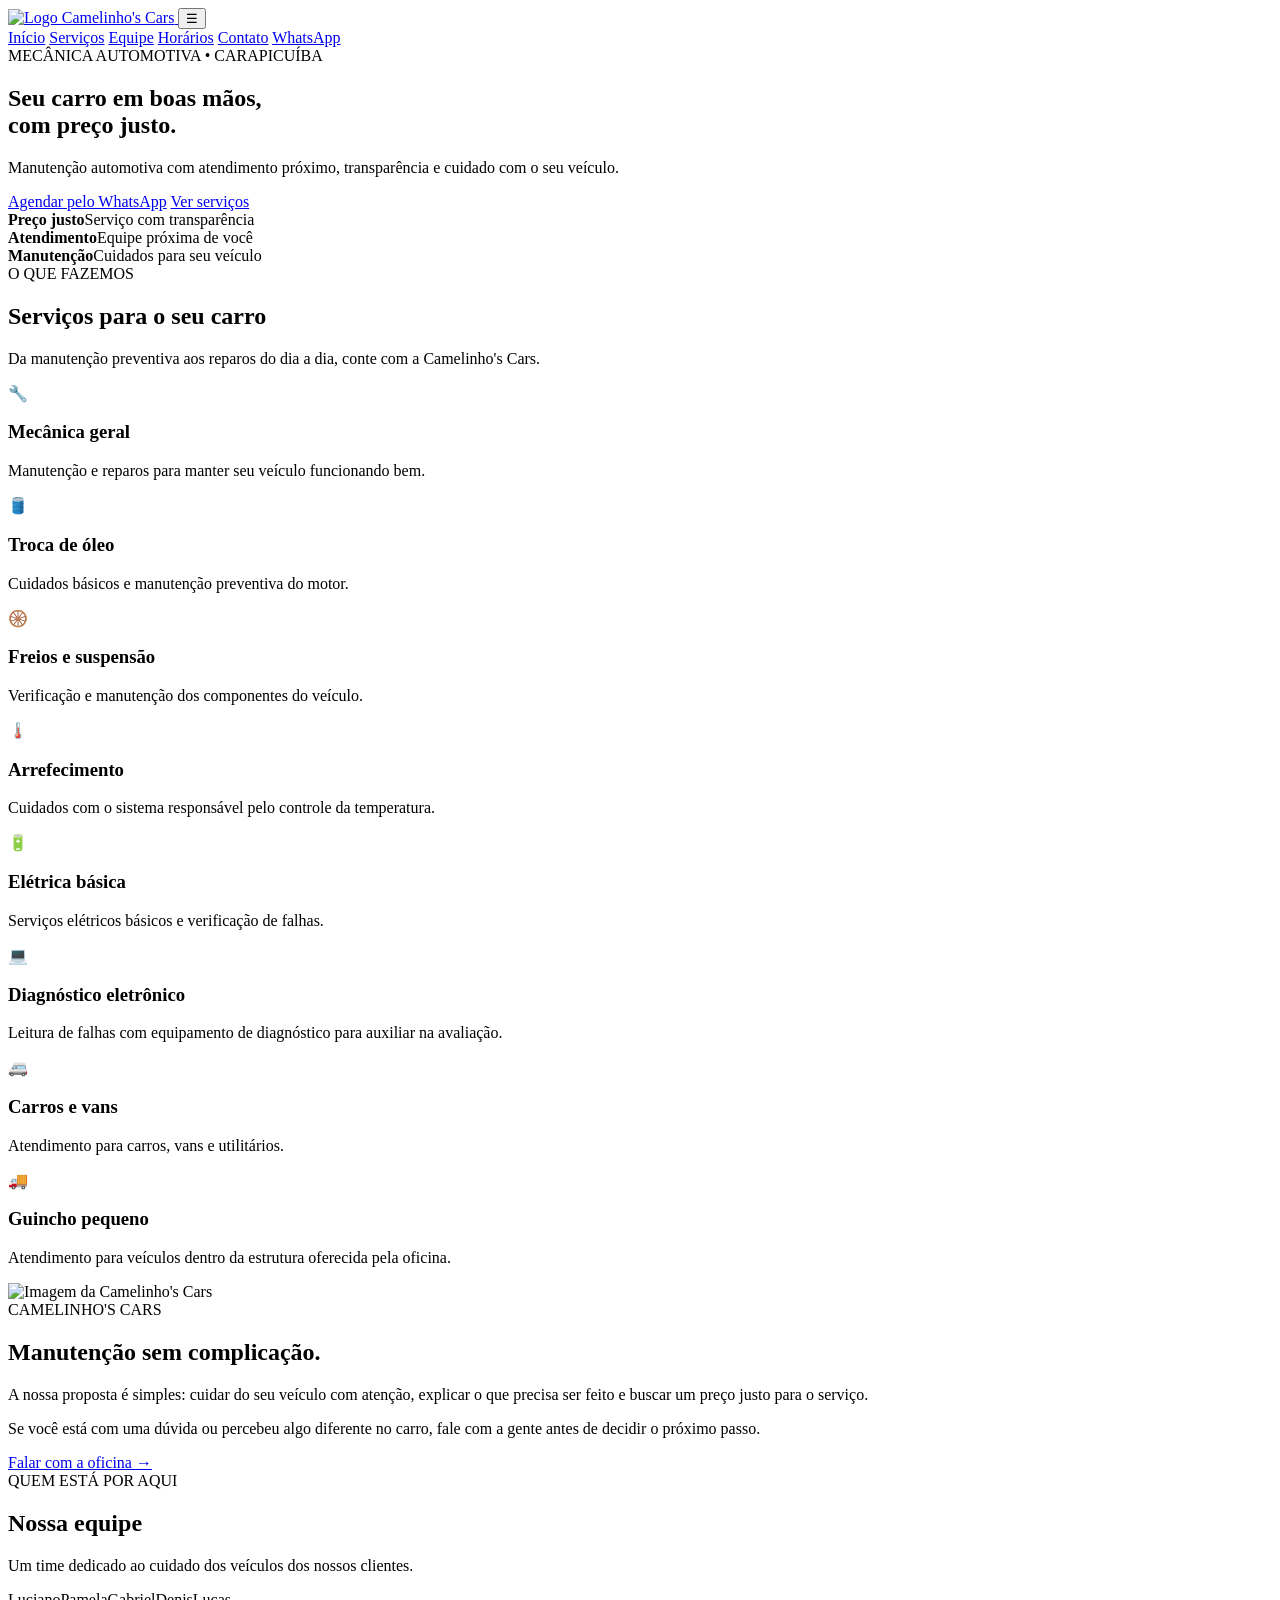
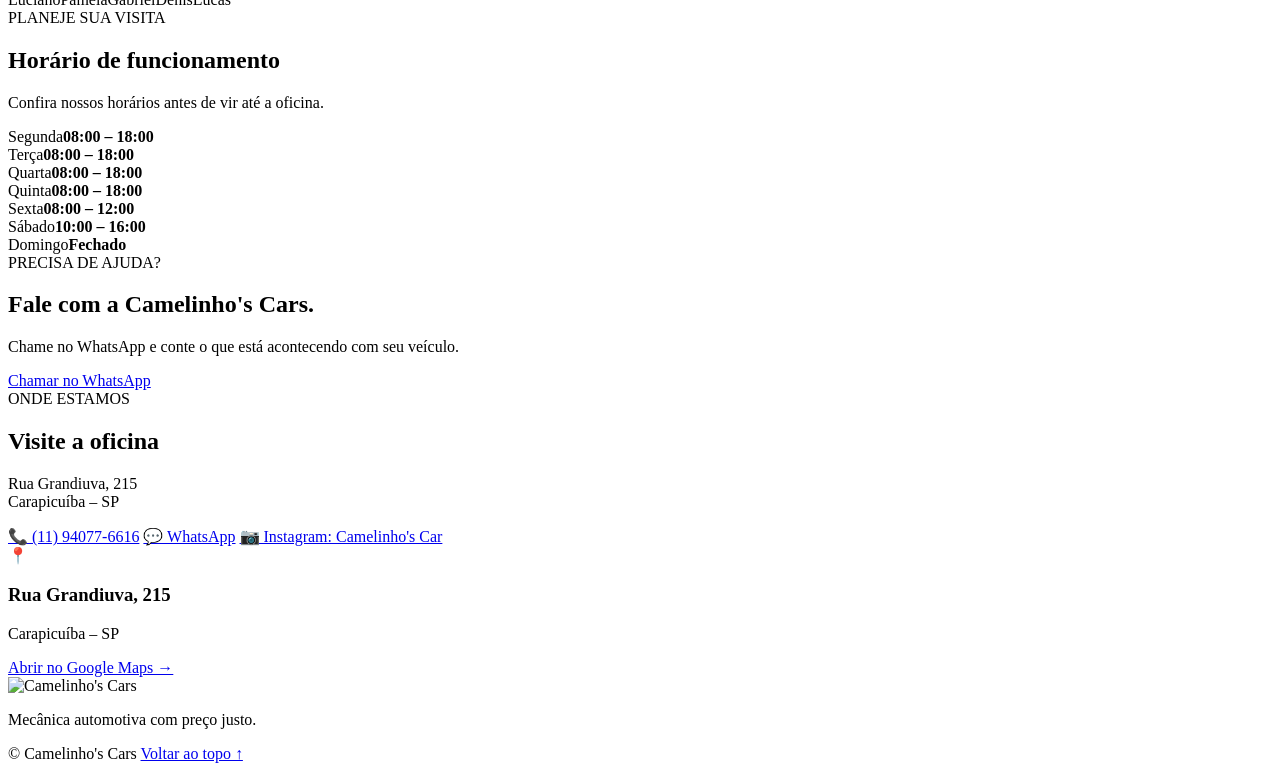
==== index.html @ 28e4b21f "Add files via upload" ====
<!DOCTYPE html>
<html lang="pt-BR">
<head>
  <meta charset="UTF-8">
  <meta name="viewport" content="width=device-width, initial-scale=1.0">
  <meta name="description" content="Camelinho's Cars — mecânica automotiva com preço justo em Carapicuíba.">
  <title>Camelinho's Cars | Mecânica Automotiva</title>
  <link rel="stylesheet" href="style.css">
</head>
<body>
  <header class="header">
    <a class="brand" href="#inicio" aria-label="Camelinho's Cars">
      <img src="imagens/logo.jpg" alt="Logo Camelinho's Cars">
    </a>

    <button class="menu-btn" id="menuBtn" aria-label="Abrir menu">☰</button>

    <nav class="nav" id="nav">
      <a href="#inicio">Início</a>
      <a href="#servicos">Serviços</a>
      <a href="#equipe">Equipe</a>
      <a href="#horarios">Horários</a>
      <a href="#contato">Contato</a>
      <a class="nav-cta" href="https://wa.me/5511940776616?text=Olá!%20Gostaria%20de%20saber%20mais%20sobre%20os%20serviços%20da%20Camelinho's%20Cars." target="_blank" rel="noopener">WhatsApp</a>
    </nav>
  </header>

  <main>
    <section class="hero" id="inicio">
      <div class="hero-bg"></div>
      <div class="hero-content">
        <span class="eyebrow">MECÂNICA AUTOMOTIVA • CARAPICUÍBA</span>
        <h1>Seu carro em boas mãos,<br><span>com preço justo.</span></h1>
        <p>Manutenção automotiva com atendimento próximo, transparência e cuidado com o seu veículo.</p>
        <div class="hero-actions">
          <a class="btn btn-primary" href="https://wa.me/5511940776616?text=Olá!%20Gostaria%20de%20agendar%20um%20serviço." target="_blank" rel="noopener">Agendar pelo WhatsApp</a>
          <a class="btn btn-outline" href="#servicos">Ver serviços</a>
        </div>
      </div>
    </section>

    <section class="trust">
      <div><strong>Preço justo</strong><span>Serviço com transparência</span></div>
      <div><strong>Atendimento</strong><span>Equipe próxima de você</span></div>
      <div><strong>Manutenção</strong><span>Cuidados para seu veículo</span></div>
    </section>

    <section class="section" id="servicos">
      <div class="section-head">
        <div>
          <span class="eyebrow">O QUE FAZEMOS</span>
          <h2>Serviços para o seu carro</h2>
        </div>
        <p>Da manutenção preventiva aos reparos do dia a dia, conte com a Camelinho's Cars.</p>
      </div>

      <div class="cards">
        <article class="card"><div class="icon">🔧</div><h3>Mecânica geral</h3><p>Manutenção e reparos para manter seu veículo funcionando bem.</p></article>
        <article class="card"><div class="icon">🛢️</div><h3>Troca de óleo</h3><p>Cuidados básicos e manutenção preventiva do motor.</p></article>
        <article class="card"><div class="icon">🛞</div><h3>Freios e suspensão</h3><p>Verificação e manutenção dos componentes do veículo.</p></article>
        <article class="card"><div class="icon">🌡️</div><h3>Arrefecimento</h3><p>Cuidados com o sistema responsável pelo controle da temperatura.</p></article>
        <article class="card"><div class="icon">🔋</div><h3>Elétrica básica</h3><p>Serviços elétricos básicos e verificação de falhas.</p></article>
        <article class="card"><div class="icon">💻</div><h3>Diagnóstico eletrônico</h3><p>Leitura de falhas com equipamento de diagnóstico para auxiliar na avaliação.</p></article>
        <article class="card"><div class="icon">🚐</div><h3>Carros e vans</h3><p>Atendimento para carros, vans e utilitários.</p></article>
        <article class="card"><div class="icon">🚚</div><h3>Guincho pequeno</h3><p>Atendimento para veículos dentro da estrutura oferecida pela oficina.</p></article>
      </div>
    </section>

    <section class="split-section">
      <div class="photo-wrap">
        <img src="imagens/oficina.jpg" alt="Imagem da Camelinho's Cars" loading="lazy">
      </div>
      <div class="split-copy">
        <span class="eyebrow">CAMELINHO'S CARS</span>
        <h2>Manutenção sem complicação.</h2>
        <p>A nossa proposta é simples: cuidar do seu veículo com atenção, explicar o que precisa ser feito e buscar um preço justo para o serviço.</p>
        <p>Se você está com uma dúvida ou percebeu algo diferente no carro, fale com a gente antes de decidir o próximo passo.</p>
        <a class="text-link" href="https://wa.me/5511940776616?text=Olá!%20Quero%20tirar%20uma%20dúvida%20sobre%20meu%20carro." target="_blank" rel="noopener">Falar com a oficina →</a>
      </div>
    </section>

    <section class="section team" id="equipe">
      <div class="section-head centered">
        <div>
          <span class="eyebrow">QUEM ESTÁ POR AQUI</span>
          <h2>Nossa equipe</h2>
        </div>
        <p>Um time dedicado ao cuidado dos veículos dos nossos clientes.</p>
      </div>
      <div class="names">
        <span>Luciano</span><span>Pamela</span><span>Gabriel</span><span>Denis</span><span>Lucas</span>
      </div>
    </section>

    <section class="hours" id="horarios">
      <div class="hours-copy">
        <span class="eyebrow">PLANEJE SUA VISITA</span>
        <h2>Horário de funcionamento</h2>
        <p>Confira nossos horários antes de vir até a oficina.</p>
      </div>
      <div class="hours-table">
        <div><span>Segunda</span><b>08:00 – 18:00</b></div>
        <div><span>Terça</span><b>08:00 – 18:00</b></div>
        <div><span>Quarta</span><b>08:00 – 18:00</b></div>
        <div><span>Quinta</span><b>08:00 – 18:00</b></div>
        <div><span>Sexta</span><b>08:00 – 12:00</b></div>
        <div><span>Sábado</span><b>10:00 – 16:00</b></div>
        <div><span>Domingo</span><b>Fechado</b></div>
      </div>
    </section>

    <section class="cta">
      <div>
        <span class="eyebrow">PRECISA DE AJUDA?</span>
        <h2>Fale com a Camelinho's Cars.</h2>
        <p>Chame no WhatsApp e conte o que está acontecendo com seu veículo.</p>
      </div>
      <a class="btn btn-primary" href="https://wa.me/5511940776616?text=Olá!%20Vim%20pelo%20site%20da%20Camelinho's%20Cars." target="_blank" rel="noopener">Chamar no WhatsApp</a>
    </section>

    <section class="contact section" id="contato">
      <div class="contact-card">
        <span class="eyebrow">ONDE ESTAMOS</span>
        <h2>Visite a oficina</h2>
        <p>Rua Grandiuva, 215<br>Carapicuíba – SP</p>
        <div class="contact-links">
          <a href="tel:+5511940776616">📞 (11) 94077-6616</a>
          <a href="https://wa.me/5511940776616" target="_blank" rel="noopener">💬 WhatsApp</a>
          <a href="https://www.instagram.com/camelinhocars/" target="_blank" rel="noopener">📷 Instagram: Camelinho's Car</a>
        </div>
      </div>
      <div class="map-placeholder">
        <div class="pin">📍</div>
        <h3>Rua Grandiuva, 215</h3>
        <p>Carapicuíba – SP</p>
        <a class="text-link" href="https://www.google.com/maps/search/?api=1&query=Rua%20Grandiuva%20215%20Carapicuíba%20SP" target="_blank" rel="noopener">Abrir no Google Maps →</a>
      </div>
    </section>
  </main>

  <footer class="footer">
    <div>
      <img src="imagens/logo.jpg" alt="Camelinho's Cars" class="footer-logo">
      <p>Mecânica automotiva com preço justo.</p>
    </div>
    <div class="footer-right">
      <span>© <span id="year"></span> Camelinho's Cars</span>
      <a href="#inicio">Voltar ao topo ↑</a>
    </div>
  </footer>

  <script src="script.js"></script>
</body>
</html>
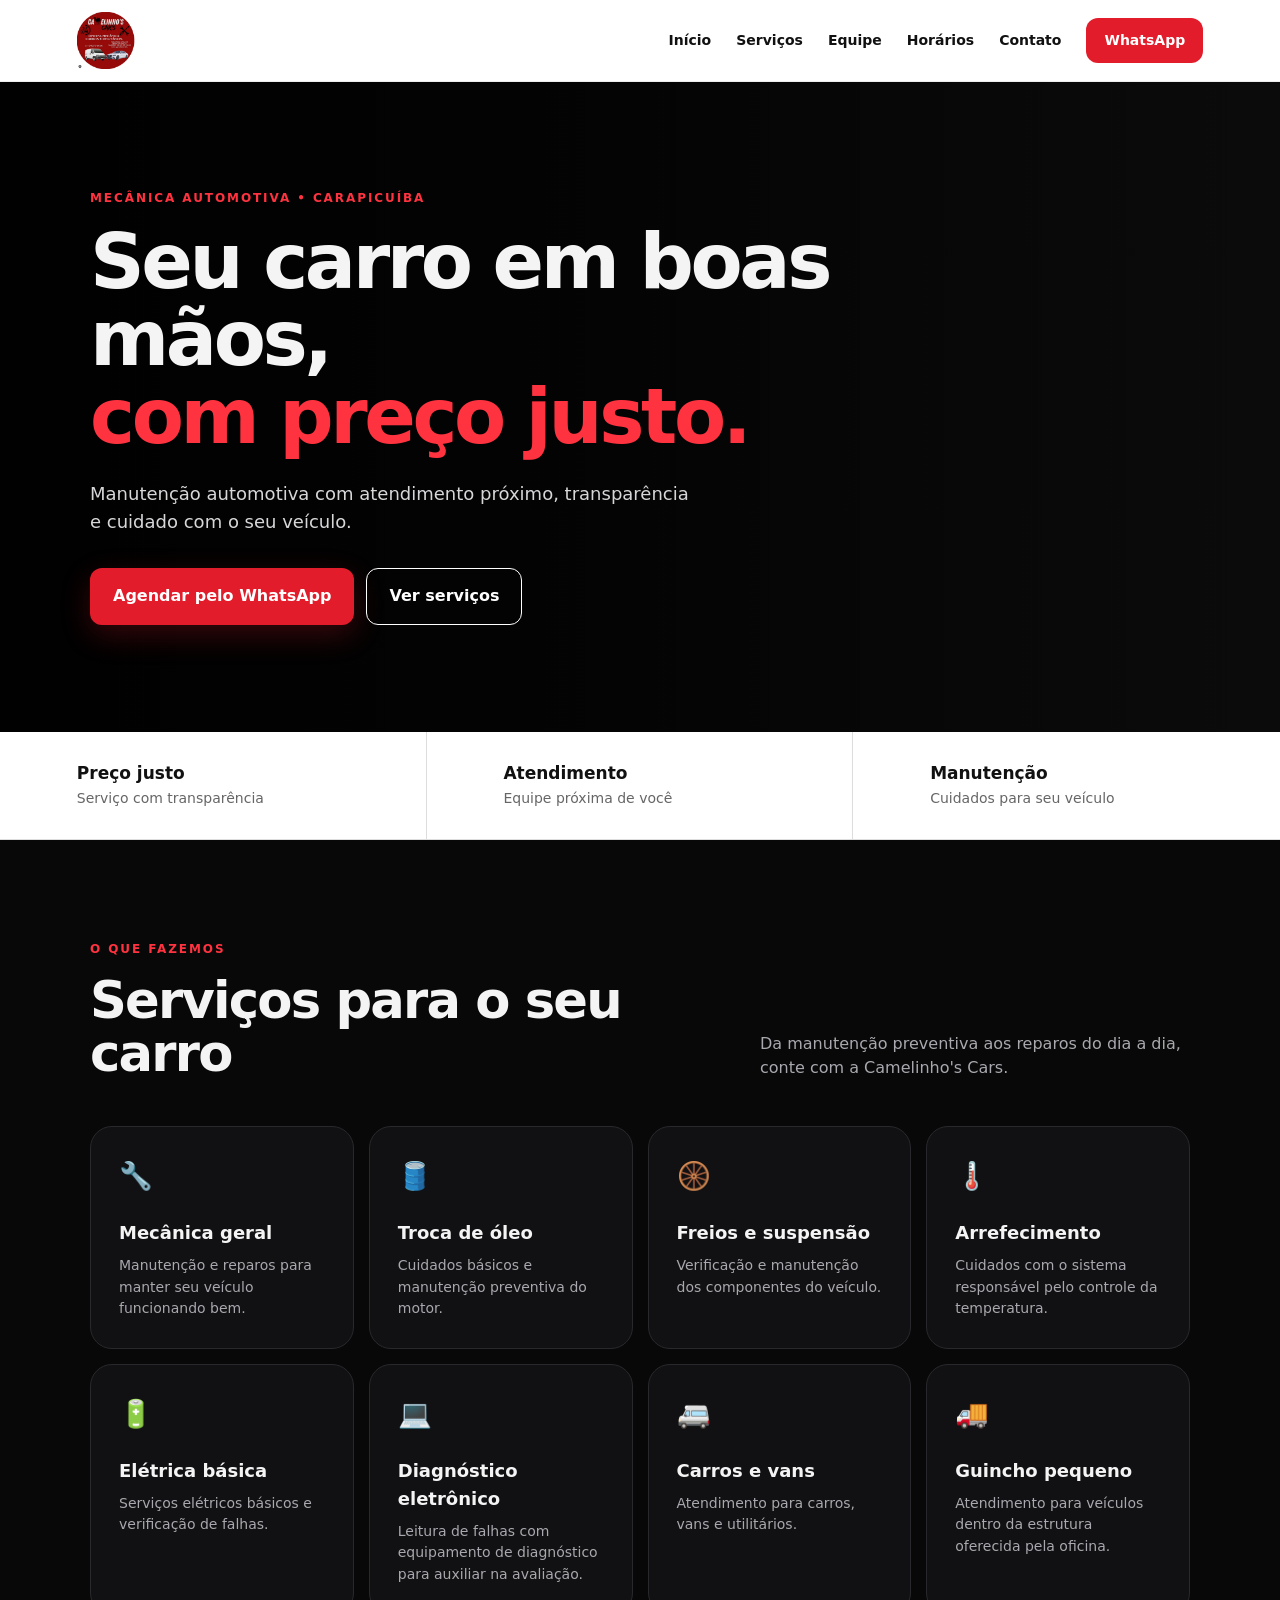
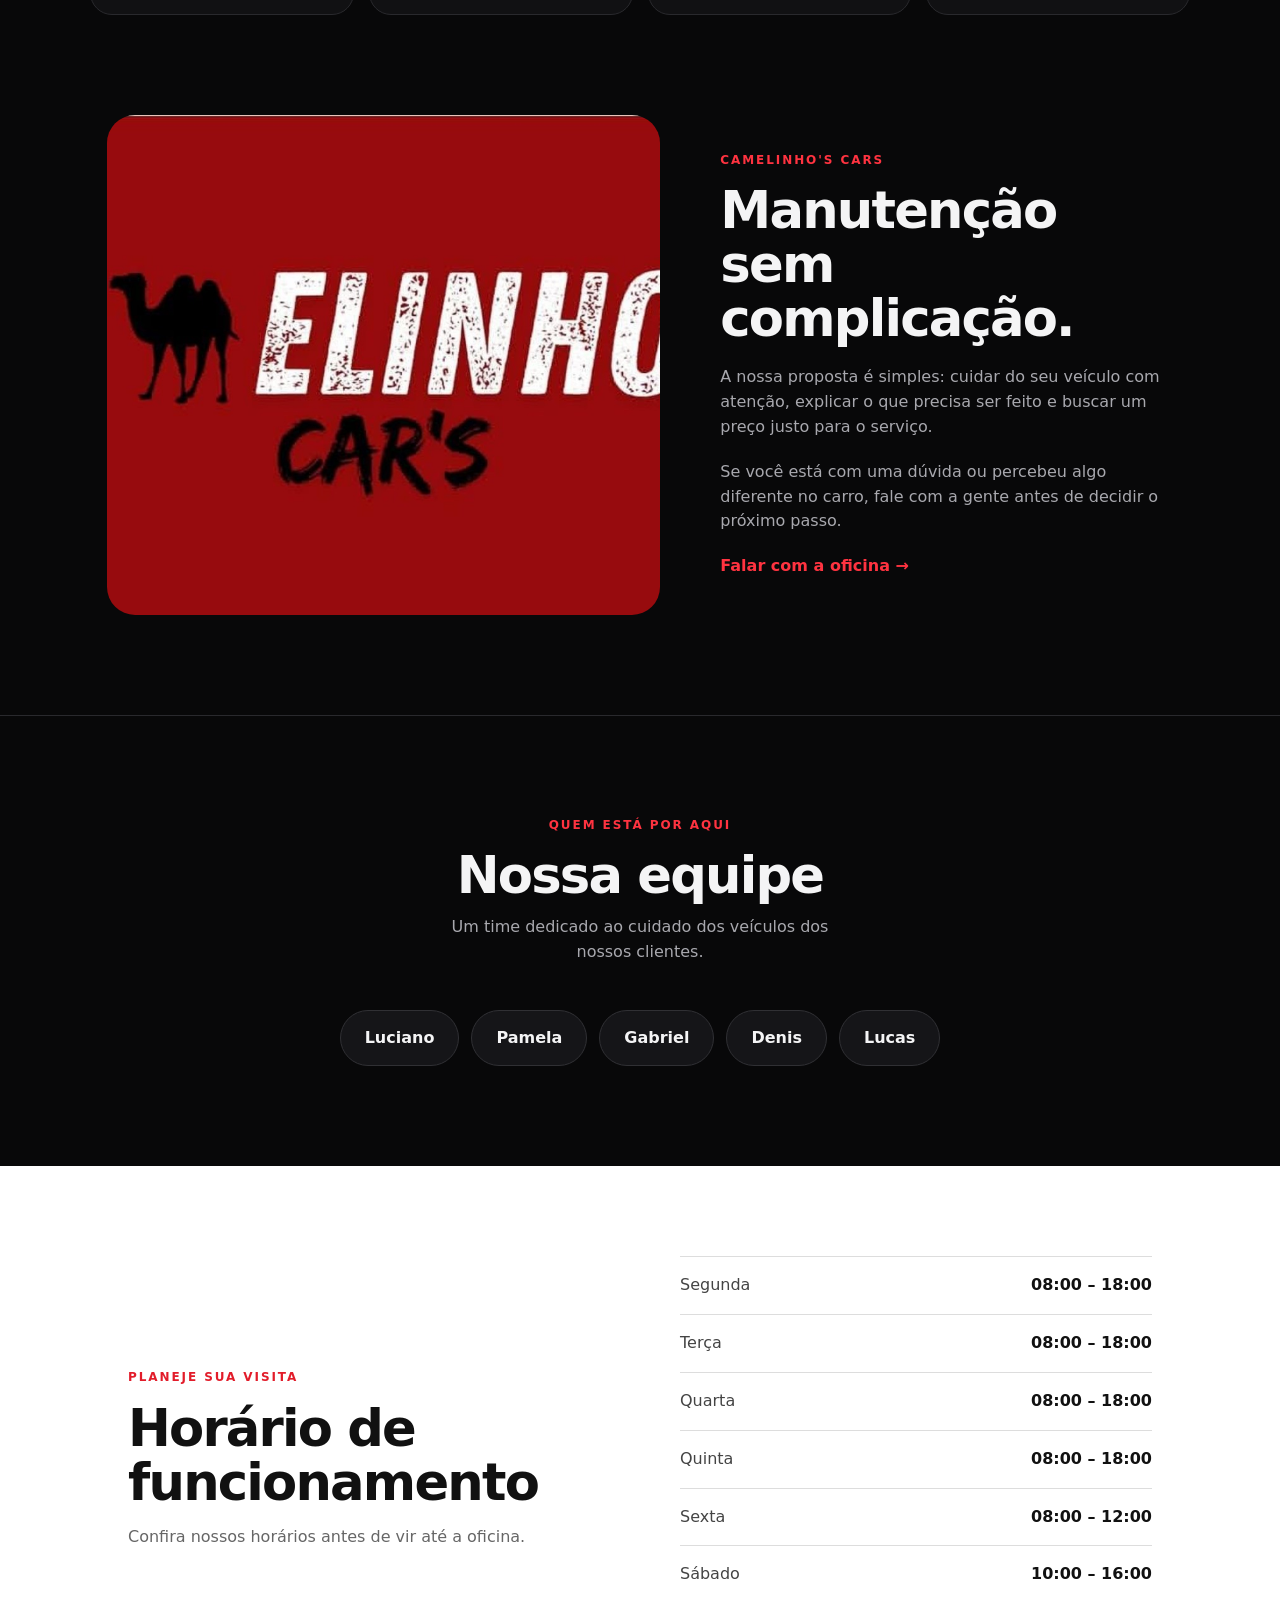
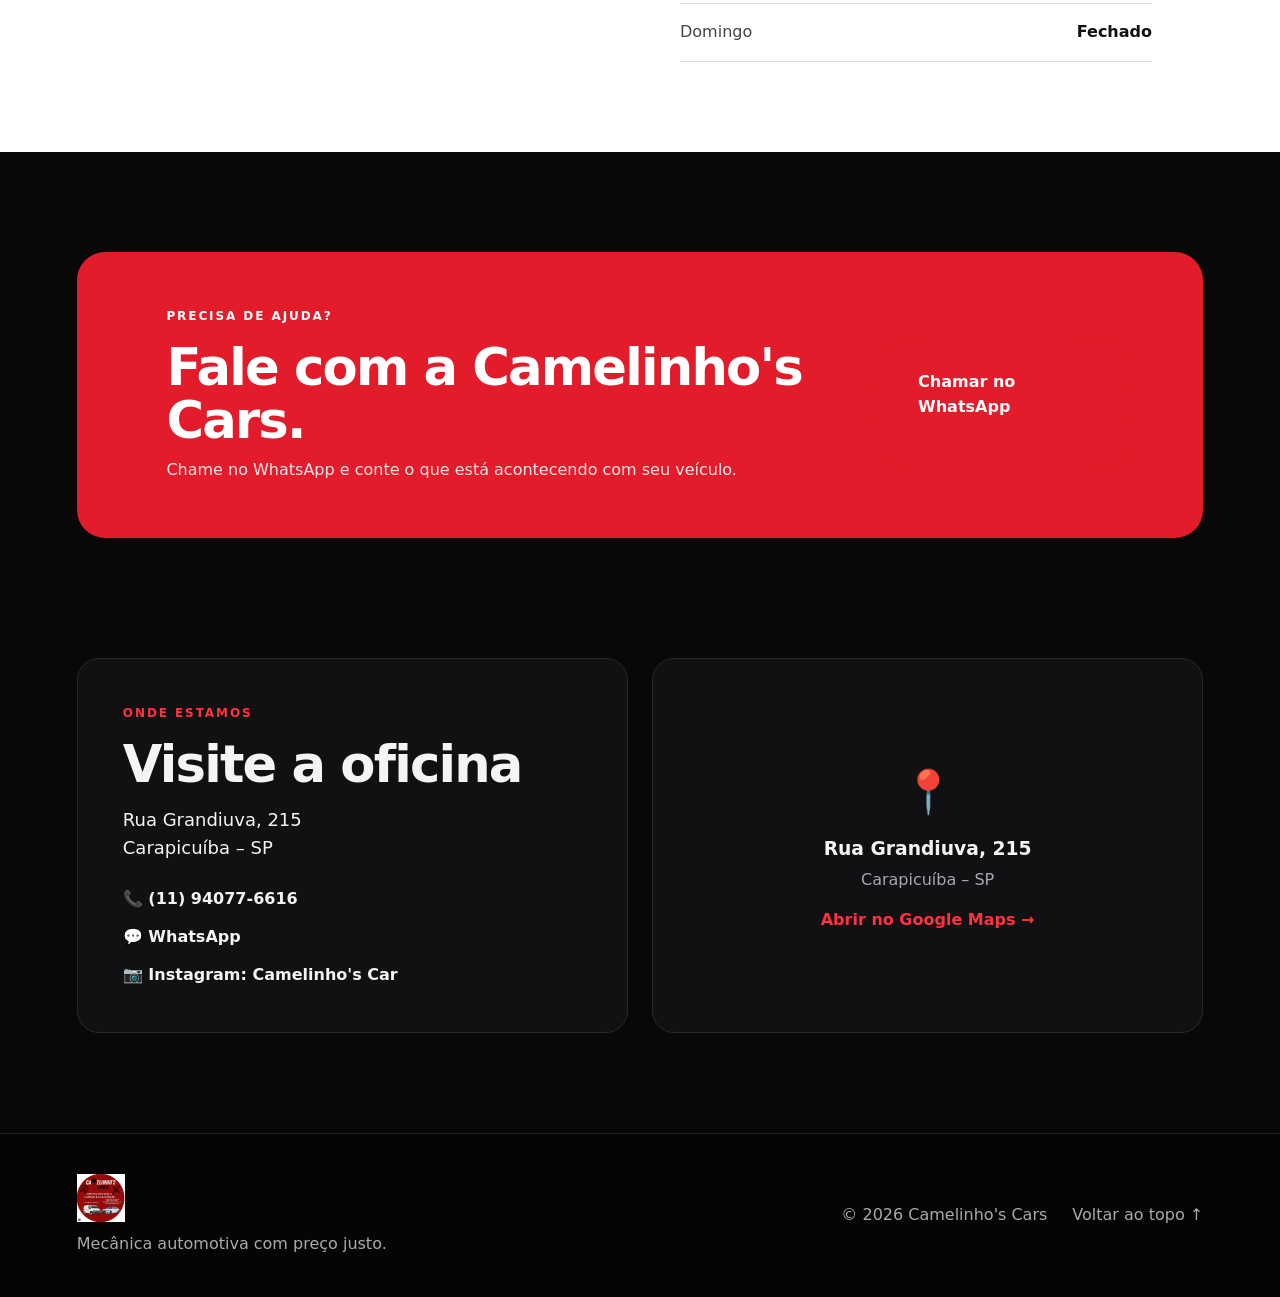
==== commit 7c4df3ec: "Add files via upload" ====
--- a/index.html
+++ b/index.html
@@ -10,7 +10,7 @@
 <body>
   <header class="header">
     <a class="brand" href="#inicio" aria-label="Camelinho's Cars">
-      <img src="imagens/logo.jpg" alt="Logo Camelinho's Cars">
+      <img src="[data-uri]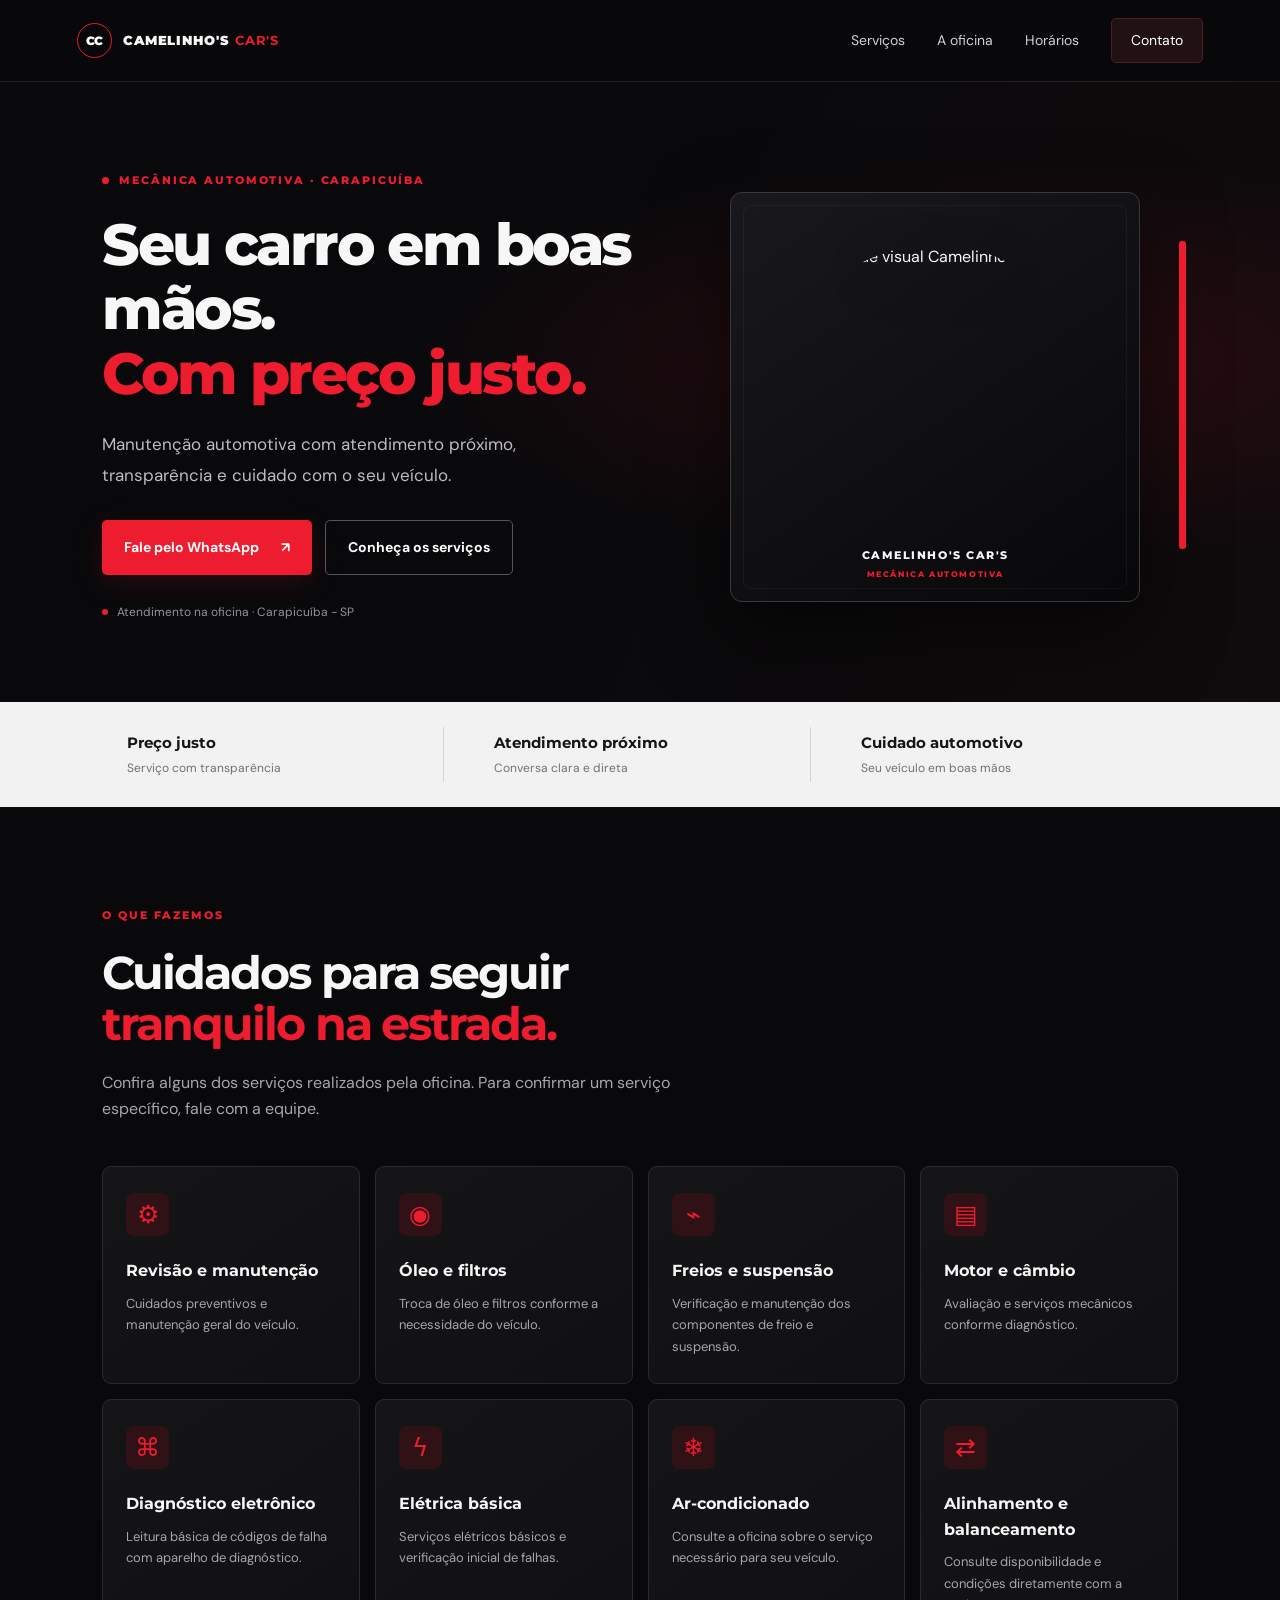
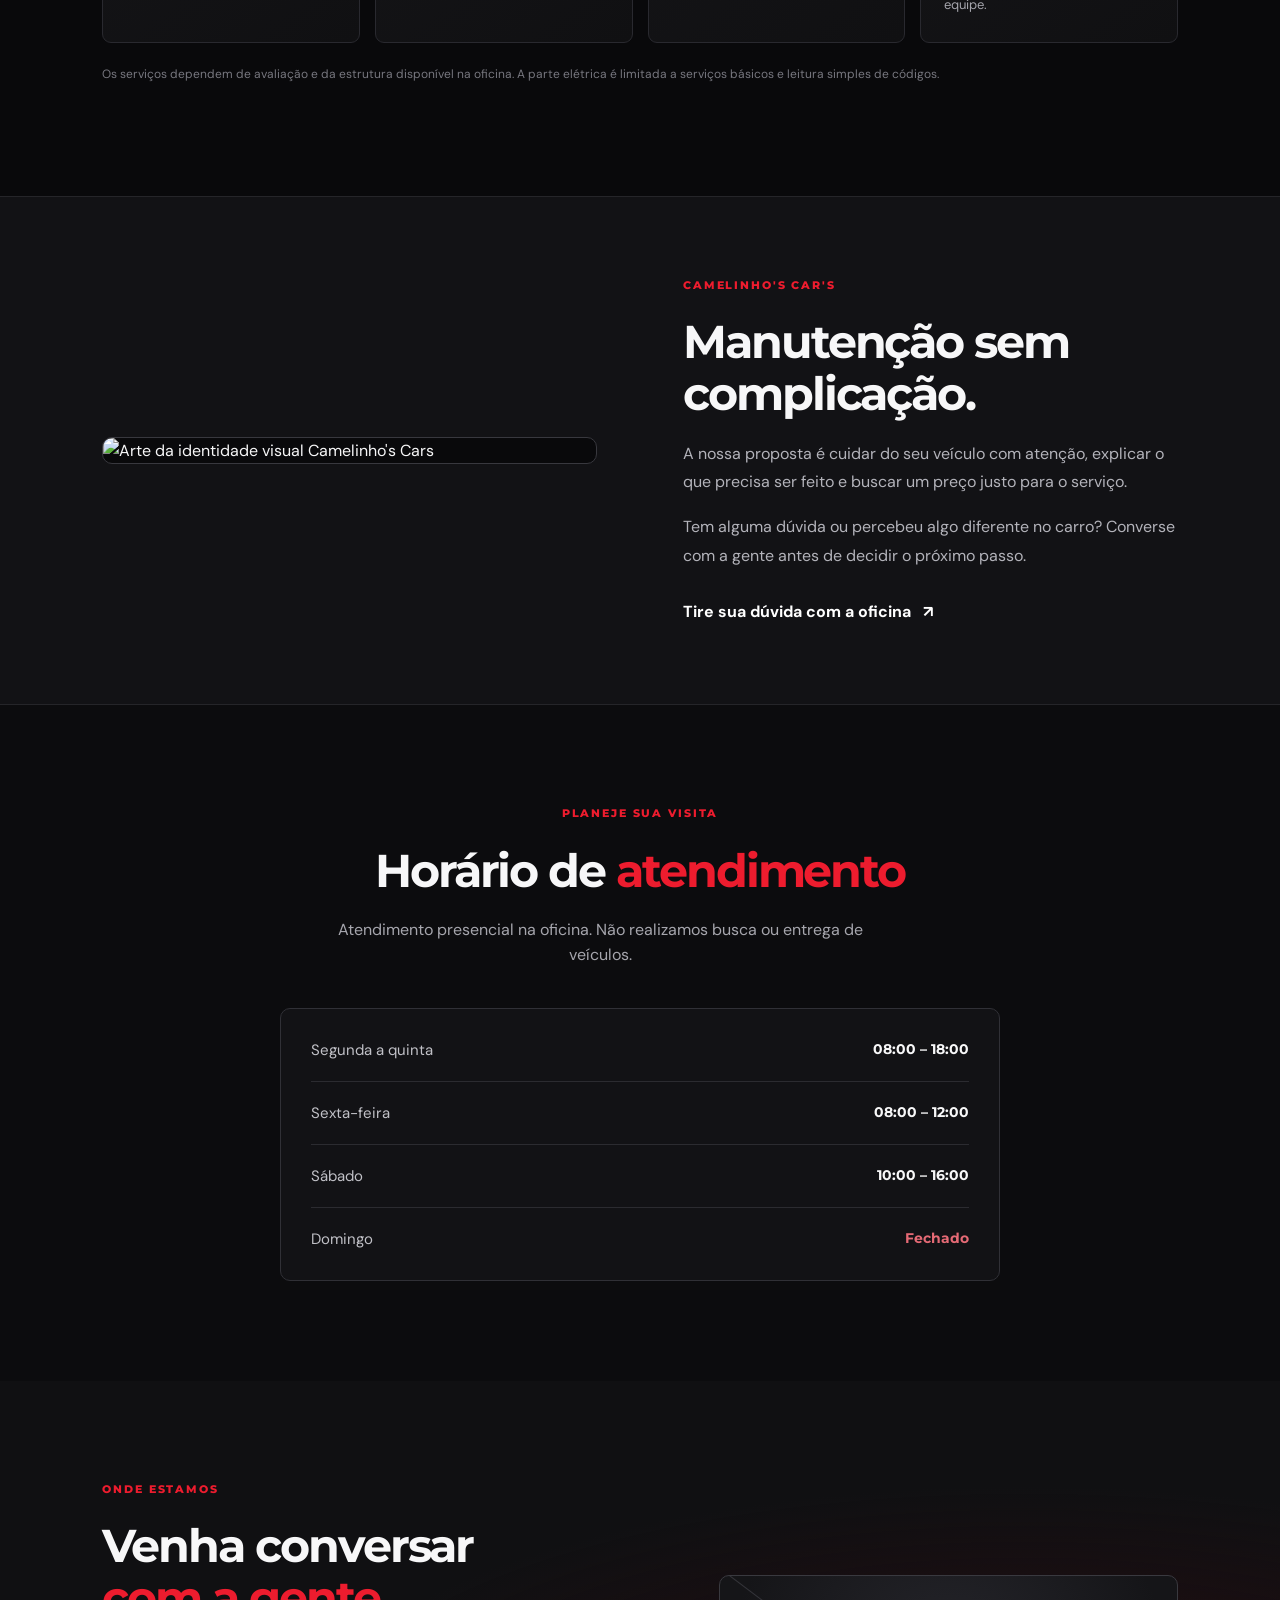
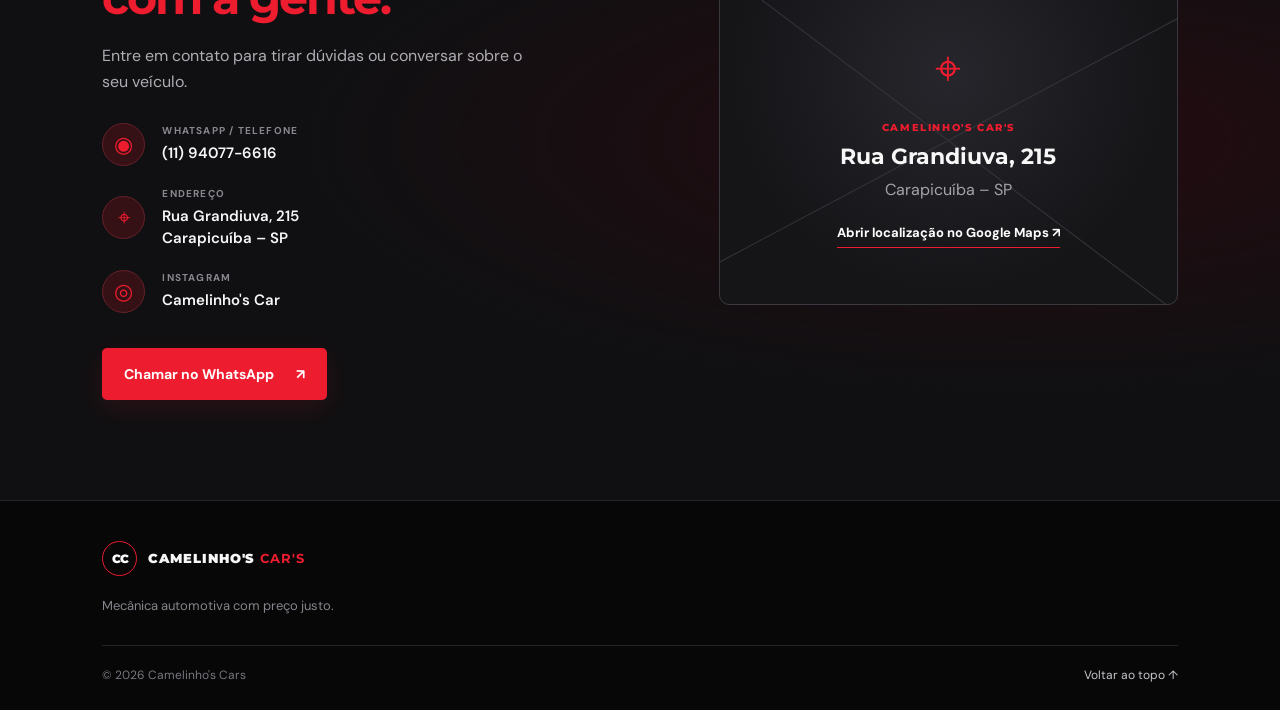
==== commit aad50ee8: "Add files via upload" ====
--- a/index.html
+++ b/index.html
@@ -1,154 +1,117 @@
-<!DOCTYPE html>
+<!doctype html>
 <html lang="pt-BR">
 <head>
-  <meta charset="UTF-8">
-  <meta name="viewport" content="width=device-width, initial-scale=1.0">
-  <meta name="description" content="Camelinho's Cars — mecânica automotiva com preço justo em Carapicuíba.">
+  <meta charset="utf-8">
+  <meta name="viewport" content="width=device-width, initial-scale=1">
+  <meta name="theme-color" content="#0a0a0c">
+  <meta name="description" content="Camelinho's Cars — mecânica automotiva em Carapicuíba. Atendimento transparente e preço justo.">
   <title>Camelinho's Cars | Mecânica Automotiva</title>
   <link rel="stylesheet" href="style.css">
 </head>
 <body>
-  <header class="header">
-    <a class="brand" href="#inicio" aria-label="Camelinho's Cars">
-      <img src="[data-uri]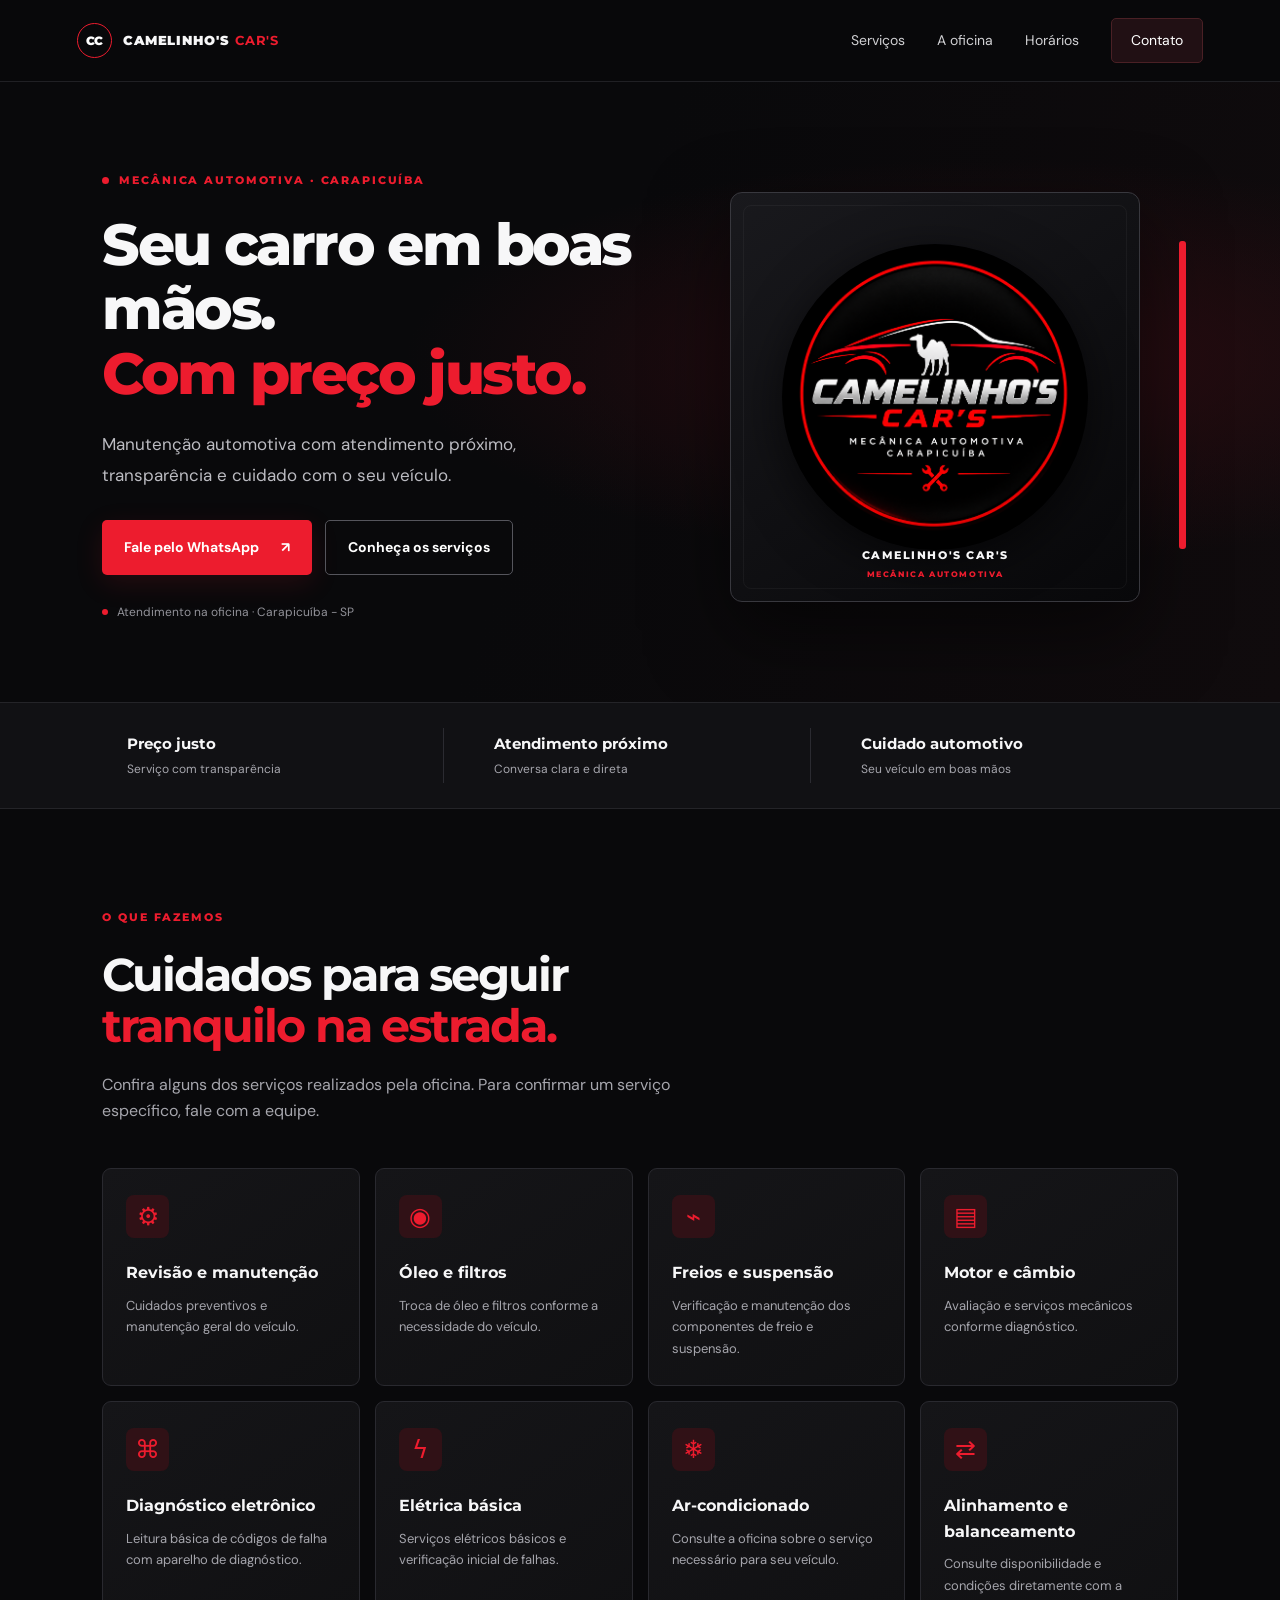
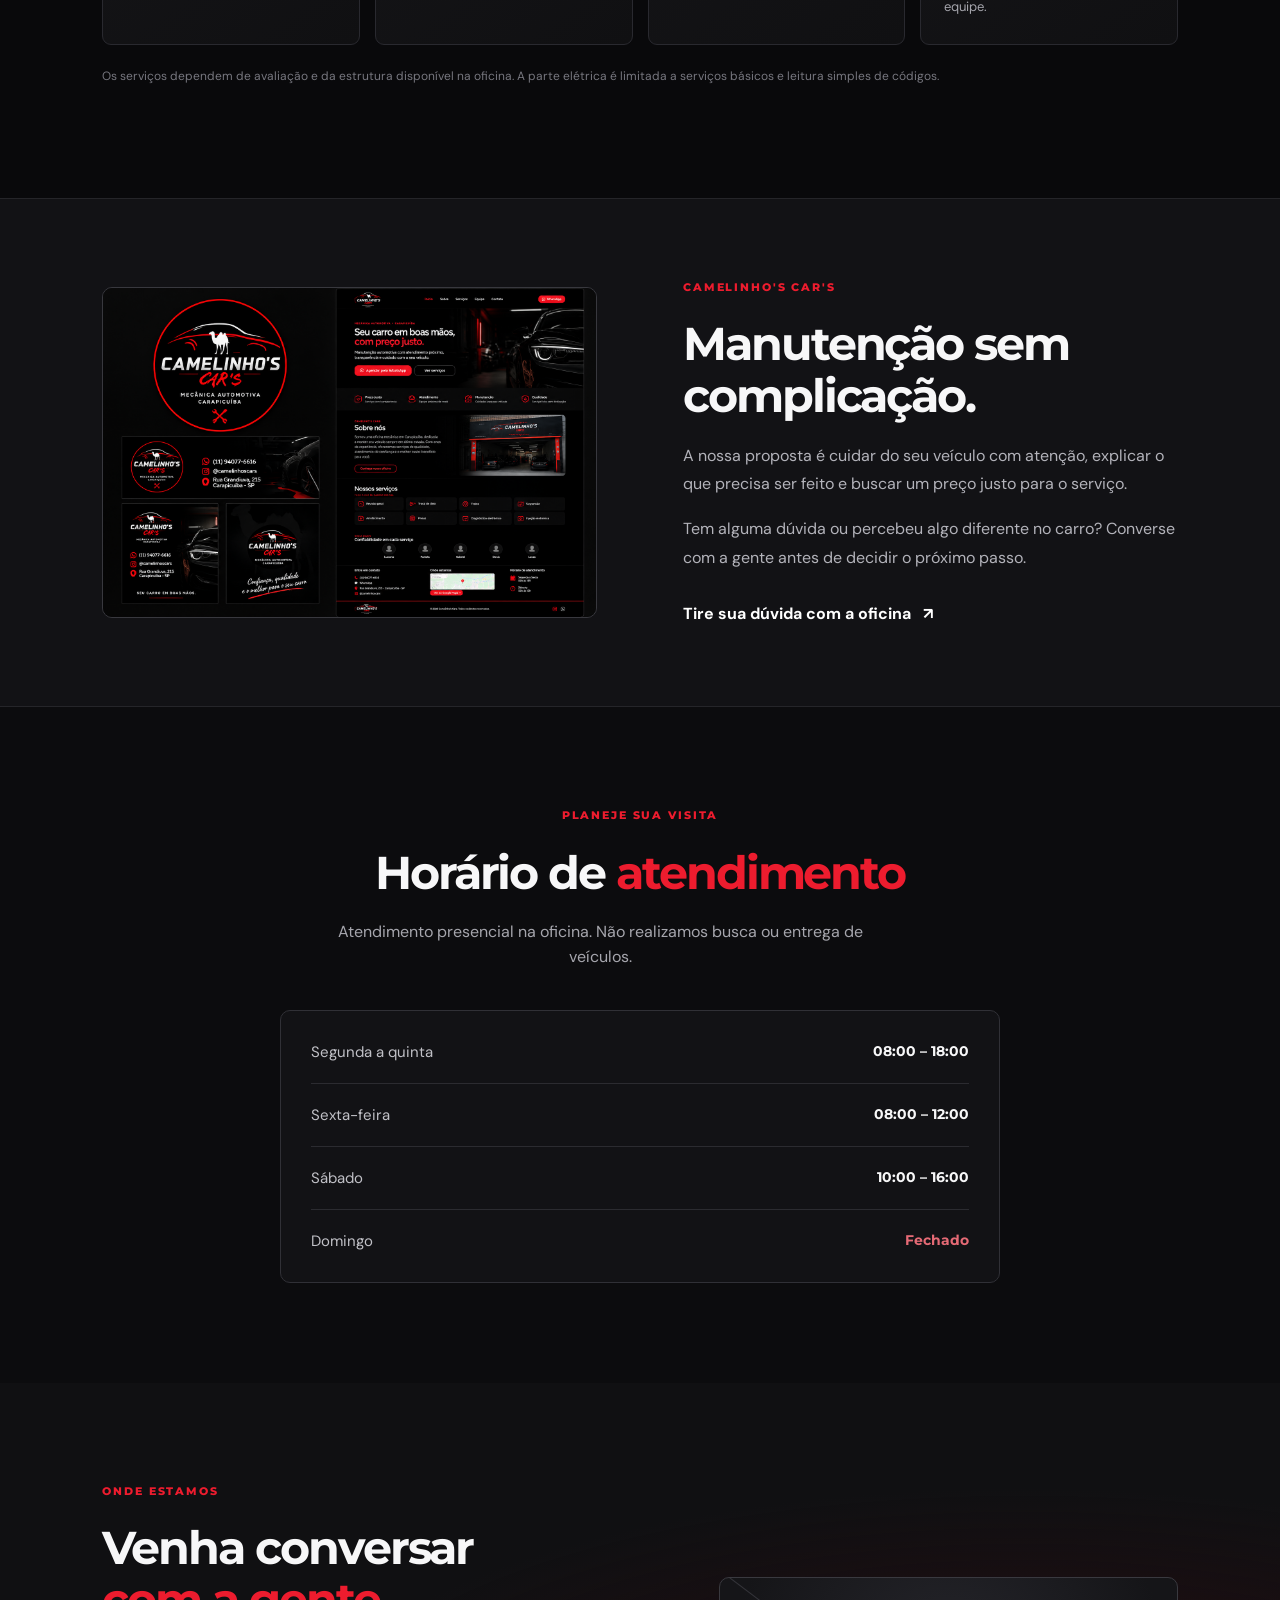
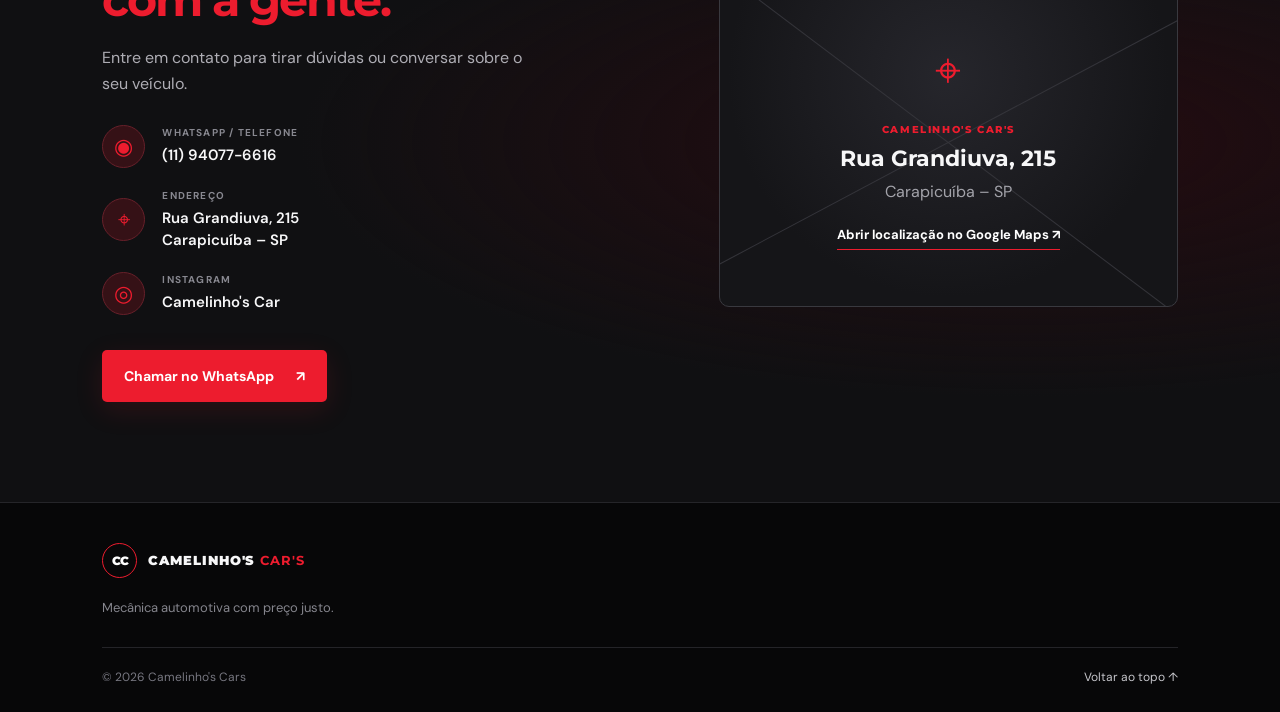
==== commit 9547425e: "Add files via upload" ====
--- a/index.html
+++ b/index.html
@@ -33,7 +33,7 @@
   </div>
   <div class="hero-visual">
     <div class="hero-image-frame">
-      <img src="imagens/logo-perfil.png" alt="Identidade visual Camelinho's Cars" class="hero-emblem">
+      <img src="logo-perfil.png" alt="Identidade visual Camelinho's Cars" class="hero-emblem">
       <div class="image-caption"><span>CAMELINHO'S CAR'S</span><small>MECÂNICA AUTOMOTIVA</small></div>
     </div>
     <div class="red-bar"></div>
@@ -67,7 +67,7 @@
 
 <section class="about-section" id="sobre">
   <div class="about-art">
-    <img src="imagens/identidade-visual.png" alt="Arte da identidade visual Camelinho's Cars">
+    <img src="identidade-visual.png" alt="Arte da identidade visual Camelinho's Cars">
   </div>
   <div class="about-copy">
     <p class="eyebrow">CAMELINHO'S CAR'S</p>
--- a/style.css
+++ b/style.css
@@ -1,5 +1,5 @@
 @import url('https://fonts.googleapis.com/css2?family=DM+Sans:wght@400;500;600;700&family=Montserrat:wght@500;600;700;800;900&display=swap');
 :root{--bg:#09090b;--panel:#111114;--panel2:#17171b;--red:#ed1c2e;--red-dark:#a90e1b;--white:#f7f7f8;--muted:#a6a6ad;--line:#2b2b31}
-*{box-sizing:border-box}html{scroll-behavior:smooth;scroll-padding-top:90px}body{margin:0;background:var(--bg);color:var(--white);font-family:'DM Sans',Arial,sans-serif;line-height:1.6}a{color:inherit;text-decoration:none}.topbar{height:82px;padding:0 6%;display:flex;align-items:center;justify-content:space-between;background:rgba(9,9,11,.94);border-bottom:1px solid #202024;position:sticky;top:0;z-index:20;backdrop-filter:blur(12px)}.wordmark{display:flex;align-items:center;gap:11px;font-family:Montserrat,sans-serif;font-size:13px;font-weight:900;letter-spacing:.07em}.wordmark b{color:var(--red)}.mark{width:35px;height:35px;border:1.5px solid var(--red);border-radius:50%;display:grid;place-items:center;font-size:12px;color:white;letter-spacing:-.06em}.nav{display:flex;align-items:center;gap:32px;font-size:14px;color:#d0d0d3}.nav a:hover,.text-link:hover{color:var(--red)}.nav-cta{padding:10px 19px;border:1px solid #4a2025;border-radius:5px;color:#fff!important;background:#211014}.menu-toggle{display:none;background:none;border:0;color:white;font-size:25px}.hero{min-height:620px;padding:90px 8% 80px;display:grid;grid-template-columns:1.05fr .95fr;gap:55px;align-items:center;overflow:hidden;background:radial-gradient(ellipse at 78% 45%,#2b0c11 0,transparent 42%),linear-gradient(110deg,#09090b 45%,#100b0d)}.eyebrow{font-family:Montserrat,sans-serif;font-weight:800;font-size:11px;letter-spacing:.17em;color:var(--red);margin:0 0 22px;display:flex;align-items:center;gap:10px}.eyebrow span,.status-dot{display:inline-block;width:7px;height:7px;background:var(--red);border-radius:50%}h1,h2,h3,p{margin-top:0}h1,h2{font-family:Montserrat,sans-serif;letter-spacing:-.045em;line-height:1.12}h1{font-size:clamp(38px,4.5vw,66px);margin-bottom:24px;font-weight:800}h1 em,h2 em{font-style:normal;color:var(--red)}.hero-copy{font-size:17px;line-height:1.8;color:#bcbcc2;max-width:510px;margin-bottom:30px}.hero-actions{display:flex;flex-wrap:wrap;gap:13px}.btn{display:inline-flex;align-items:center;justify-content:center;gap:22px;padding:15px 22px;border-radius:5px;font-weight:700;font-size:14px;transition:.2s}.btn-red{background:var(--red);color:#fff;box-shadow:0 8px 28px #ed1c2e20}.btn-red:hover{background:#ff3041;transform:translateY(-2px)}.btn-outline{border:1px solid #55555c;color:#fff}.btn-outline:hover{border-color:var(--red)}.hero-note{margin-top:28px;font-size:12px;color:#929299;display:flex;align-items:center;gap:9px}.status-dot{width:6px;height:6px}.hero-visual{position:relative;min-height:390px;display:grid;place-items:center}.hero-image-frame{width:min(100%,410px);aspect-ratio:1/1;position:relative;display:grid;place-items:center;background:linear-gradient(145deg,#19191d,#08080a);border:1px solid #38383e;border-radius:12px;overflow:hidden;box-shadow:0 30px 80px #0008}.hero-image-frame:before{content:'';position:absolute;inset:12px;border:1px solid #ffffff0b;border-radius:8px}.hero-emblem{width:75%;height:75%;object-fit:contain;border-radius:50%;filter:drop-shadow(0 12px 24px #0009)}.image-caption{position:absolute;bottom:20px;text-align:center;display:flex;flex-direction:column;font-family:Montserrat,sans-serif;letter-spacing:.14em;font-size:11px;font-weight:800}.image-caption small{font-size:8px;color:var(--red);letter-spacing:.2em;margin-top:4px}.red-bar{position:absolute;width:7px;height:75%;background:var(--red);right:-8px;top:12%;border-radius:3px}.trust-strip{display:grid;grid-template-columns:repeat(3,1fr);background:#f2f2f3;color:#161619;padding:25px 8%;gap:25px}.trust-strip div{padding:4px 25px;border-right:1px solid #d5d5d8}.trust-strip div:last-child{border:0}.trust-strip strong,.trust-strip span{display:block}.trust-strip strong{font-family:Montserrat,sans-serif;font-size:15px}.trust-strip span{font-size:12px;color:#717178;margin-top:4px}.section{padding:100px 8%}.section-heading{max-width:650px;margin-bottom:45px}.section-heading h2,.about-copy h2,.contact-copy h2{font-size:clamp(32px,3.6vw,48px);margin-bottom:20px}.section-heading>p:last-child{color:var(--muted);max-width:570px}.service-grid{display:grid;grid-template-columns:repeat(4,1fr);gap:15px}.service-card{background:linear-gradient(145deg,#151518,#101012);border:1px solid #29292f;border-radius:9px;padding:26px 23px;min-height:200px;transition:.25s}.service-card:hover{transform:translateY(-4px);border-color:#75202a}.service-icon{display:grid;place-items:center;width:43px;height:43px;border-radius:8px;background:#301116;color:var(--red);font-size:25px;margin-bottom:22px}.service-card h3{font-family:Montserrat,sans-serif;font-size:16px;margin-bottom:9px}.service-card p{color:#a5a5ac;font-size:13px;line-height:1.65;margin-bottom:0}.fineprint{font-size:12px;color:#77777f;margin-top:22px}.about-section{display:grid;grid-template-columns:1fr 1fr;gap:8%;align-items:center;padding:80px 8%;background:#121215;border-top:1px solid #252529;border-bottom:1px solid #252529}.about-art{border-radius:10px;overflow:hidden;border:1px solid #38383e;background:#09090b;max-height:440px}.about-art img{display:block;width:100%;height:100%;max-height:440px;object-fit:cover;object-position:center}.about-copy p:not(.eyebrow){color:#b3b3ba;line-height:1.8}.text-link{display:inline-flex;gap:12px;color:#fff;font-weight:700;margin-top:12px}.centered{text-align:center;margin:0 auto 40px;display:block}.centered .eyebrow{justify-content:center}.hours-section{background:#0c0c0e}.hours-card{max-width:720px;margin:auto;border:1px solid #303036;border-radius:10px;background:#121215;padding:10px 30px}.hours-row{display:flex;justify-content:space-between;gap:20px;padding:19px 0;border-bottom:1px solid #2b2b30;font-size:15px}.hours-row:last-child{border:0}.hours-row span{color:#c1c1c7}.hours-row strong{font-family:Montserrat,sans-serif;font-size:14px}.hours-row.closed strong{color:#e56a75}.contact-section{padding:100px 8%;display:grid;grid-template-columns:1fr .9fr;gap:10%;align-items:center;background:radial-gradient(ellipse at 80% 50%,#240b10,transparent 50%),#101012}.contact-intro{color:#aeadb4;max-width:440px;margin-bottom:28px}.contact-line{display:flex;align-items:center;gap:17px;margin:20px 0}.contact-symbol{width:43px;height:43px;display:grid;place-items:center;background:#351116;border:1px solid #67202a;color:var(--red);border-radius:50%;font-size:22px;flex-shrink:0}.contact-line small,.contact-line strong{display:block}.contact-line small{font-size:10px;color:#888890;letter-spacing:.12em;font-weight:700;margin-bottom:3px}.contact-line strong{font-size:15px;font-weight:600;line-height:1.5}.contact-button{margin-top:15px}.map-card{min-height:330px;border:1px solid #39393f;border-radius:10px;background:radial-gradient(circle at 50% 30%,#26262c,#151518 68%);display:flex;align-items:center;justify-content:center;flex-direction:column;text-align:center;padding:35px;position:relative;overflow:hidden}.map-card:before,.map-card:after{content:'';position:absolute;width:150%;height:1px;background:#34343a;transform:rotate(-28deg)}.map-card:after{transform:rotate(37deg)}.map-card>*{position:relative;z-index:1}.map-pin{font-size:46px;color:var(--red);margin-bottom:15px}.map-card p{font:800 10px Montserrat,sans-serif;letter-spacing:.16em;color:var(--red);margin-bottom:9px}.map-card strong{font:700 22px Montserrat,sans-serif}.map-card span{color:#a3a3aa;margin:7px 0 20px}.map-card a{font-size:13px;font-weight:700;color:#fff;border-bottom:1px solid var(--red);padding-bottom:4px}.footer{padding:40px 8% 25px;background:#070708;border-top:1px solid #252529}.footer>p{color:#85858d;font-size:13px;margin:20px 0 28px}.footer-bottom{border-top:1px solid #242428;padding-top:20px;display:flex;justify-content:space-between;color:#777780;font-size:12px}.footer-bottom a{color:#c6c6cb}.footer-bottom a:hover{color:var(--red)}
-@media(max-width:950px){.hero{padding:70px 6%;gap:30px}.section,.contact-section{padding:75px 6%}.service-grid{grid-template-columns:repeat(2,1fr)}.about-section{padding:70px 6%;gap:5%}.trust-strip{padding:24px 4%}.trust-strip div{padding:4px 15px}}
+*{box-sizing:border-box}html{scroll-behavior:smooth;scroll-padding-top:90px}body{margin:0;background:var(--bg);color:var(--white);font-family:'DM Sans',Arial,sans-serif;line-height:1.6}a{color:inherit;text-decoration:none}.topbar{height:82px;padding:0 6%;display:flex;align-items:center;justify-content:space-between;background:rgba(9,9,11,.94);border-bottom:1px solid #202024;position:sticky;top:0;z-index:20;backdrop-filter:blur(12px)}.wordmark{display:flex;align-items:center;gap:11px;font-family:Montserrat,sans-serif;font-size:13px;font-weight:900;letter-spacing:.07em}.wordmark b{color:var(--red)}.mark{width:35px;height:35px;border:1.5px solid var(--red);border-radius:50%;display:grid;place-items:center;font-size:12px;color:white;letter-spacing:-.06em}.nav{display:flex;align-items:center;gap:32px;font-size:14px;color:#d0d0d3}.nav a:hover,.text-link:hover{color:var(--red)}.nav-cta{padding:10px 19px;border:1px solid #4a2025;border-radius:5px;color:#fff!important;background:#211014}.menu-toggle{display:none;background:none;border:0;color:white;font-size:25px}.hero{min-height:620px;padding:90px 8% 80px;display:grid;grid-template-columns:1.05fr .95fr;gap:55px;align-items:center;overflow:hidden;background:radial-gradient(ellipse at 78% 45%,#2b0c11 0,transparent 42%),linear-gradient(110deg,#09090b 45%,#100b0d)}.eyebrow{font-family:Montserrat,sans-serif;font-weight:800;font-size:11px;letter-spacing:.17em;color:var(--red);margin:0 0 22px;display:flex;align-items:center;gap:10px}.eyebrow span,.status-dot{display:inline-block;width:7px;height:7px;background:var(--red);border-radius:50%}h1,h2,h3,p{margin-top:0}h1,h2{font-family:Montserrat,sans-serif;letter-spacing:-.045em;line-height:1.12}h1{font-size:clamp(38px,4.5vw,66px);margin-bottom:24px;font-weight:800}h1 em,h2 em{font-style:normal;color:var(--red)}.hero-copy{font-size:17px;line-height:1.8;color:#bcbcc2;max-width:510px;margin-bottom:30px}.hero-actions{display:flex;flex-wrap:wrap;gap:13px}.btn{display:inline-flex;align-items:center;justify-content:center;gap:22px;padding:15px 22px;border-radius:5px;font-weight:700;font-size:14px;transition:.2s}.btn-red{background:var(--red);color:#fff;box-shadow:0 8px 28px #ed1c2e20}.btn-red:hover{background:#ff3041;transform:translateY(-2px)}.btn-outline{border:1px solid #55555c;color:#fff}.btn-outline:hover{border-color:var(--red)}.hero-note{margin-top:28px;font-size:12px;color:#929299;display:flex;align-items:center;gap:9px}.status-dot{width:6px;height:6px}.hero-visual{position:relative;min-height:390px;display:grid;place-items:center}.hero-image-frame{width:min(100%,410px);aspect-ratio:1/1;position:relative;display:grid;place-items:center;background:linear-gradient(145deg,#19191d,#08080a);border:1px solid #38383e;border-radius:12px;overflow:hidden;box-shadow:0 30px 80px #0008}.hero-image-frame:before{content:'';position:absolute;inset:12px;border:1px solid #ffffff0b;border-radius:8px}.hero-emblem{width:75%;height:75%;object-fit:contain;border-radius:50%;filter:drop-shadow(0 12px 24px #0009)}.image-caption{position:absolute;bottom:20px;text-align:center;display:flex;flex-direction:column;font-family:Montserrat,sans-serif;letter-spacing:.14em;font-size:11px;font-weight:800}.image-caption small{font-size:8px;color:var(--red);letter-spacing:.2em;margin-top:4px}.red-bar{position:absolute;width:7px;height:75%;background:var(--red);right:-8px;top:12%;border-radius:3px}.trust-strip{display:grid;grid-template-columns:repeat(3,1fr);background:#111114;color:var(--white);padding:25px 8%;gap:25px;border-top:1px solid #242428;border-bottom:1px solid #242428}.trust-strip div{padding:4px 25px;border-right:1px solid #2b2b31}.trust-strip div:last-child{border:0}.trust-strip strong,.trust-strip span{display:block}.trust-strip strong{font-family:Montserrat,sans-serif;font-size:15px;color:#f7f7f8}.trust-strip span{font-size:12px;color:#a6a6ad;margin-top:4px}.section{padding:100px 8%}.section-heading{max-width:650px;margin-bottom:45px}.section-heading h2,.about-copy h2,.contact-copy h2{font-size:clamp(32px,3.6vw,48px);margin-bottom:20px}.section-heading>p:last-child{color:var(--muted);max-width:570px}.service-grid{display:grid;grid-template-columns:repeat(4,1fr);gap:15px}.service-card{background:linear-gradient(145deg,#151518,#101012);border:1px solid #29292f;border-radius:9px;padding:26px 23px;min-height:200px;transition:.25s}.service-card:hover{transform:translateY(-4px);border-color:#75202a}.service-icon{display:grid;place-items:center;width:43px;height:43px;border-radius:8px;background:#301116;color:var(--red);font-size:25px;margin-bottom:22px}.service-card h3{font-family:Montserrat,sans-serif;font-size:16px;margin-bottom:9px}.service-card p{color:#a5a5ac;font-size:13px;line-height:1.65;margin-bottom:0}.fineprint{font-size:12px;color:#77777f;margin-top:22px}.about-section{display:grid;grid-template-columns:1fr 1fr;gap:8%;align-items:center;padding:80px 8%;background:#121215;border-top:1px solid #252529;border-bottom:1px solid #252529}.about-art{border-radius:10px;overflow:hidden;border:1px solid #38383e;background:#09090b;max-height:440px}.about-art img{display:block;width:100%;height:100%;max-height:440px;object-fit:cover;object-position:center}.about-copy p:not(.eyebrow){color:#b3b3ba;line-height:1.8}.text-link{display:inline-flex;gap:12px;color:#fff;font-weight:700;margin-top:12px}.centered{text-align:center;margin:0 auto 40px;display:block}.centered .eyebrow{justify-content:center}.hours-section{background:#0c0c0e}.hours-card{max-width:720px;margin:auto;border:1px solid #303036;border-radius:10px;background:#121215;padding:10px 30px}.hours-row{display:flex;justify-content:space-between;gap:20px;padding:19px 0;border-bottom:1px solid #2b2b30;font-size:15px}.hours-row:last-child{border:0}.hours-row span{color:#c1c1c7}.hours-row strong{font-family:Montserrat,sans-serif;font-size:14px}.hours-row.closed strong{color:#e56a75}.contact-section{padding:100px 8%;display:grid;grid-template-columns:1fr .9fr;gap:10%;align-items:center;background:radial-gradient(ellipse at 80% 50%,#240b10,transparent 50%),#101012}.contact-intro{color:#aeadb4;max-width:440px;margin-bottom:28px}.contact-line{display:flex;align-items:center;gap:17px;margin:20px 0}.contact-symbol{width:43px;height:43px;display:grid;place-items:center;background:#351116;border:1px solid #67202a;color:var(--red);border-radius:50%;font-size:22px;flex-shrink:0}.contact-line small,.contact-line strong{display:block}.contact-line small{font-size:10px;color:#888890;letter-spacing:.12em;font-weight:700;margin-bottom:3px}.contact-line strong{font-size:15px;font-weight:600;line-height:1.5}.contact-button{margin-top:15px}.map-card{min-height:330px;border:1px solid #39393f;border-radius:10px;background:radial-gradient(circle at 50% 30%,#26262c,#151518 68%);display:flex;align-items:center;justify-content:center;flex-direction:column;text-align:center;padding:35px;position:relative;overflow:hidden}.map-card:before,.map-card:after{content:'';position:absolute;width:150%;height:1px;background:#34343a;transform:rotate(-28deg)}.map-card:after{transform:rotate(37deg)}.map-card>*{position:relative;z-index:1}.map-pin{font-size:46px;color:var(--red);margin-bottom:15px}.map-card p{font:800 10px Montserrat,sans-serif;letter-spacing:.16em;color:var(--red);margin-bottom:9px}.map-card strong{font:700 22px Montserrat,sans-serif}.map-card span{color:#a3a3aa;margin:7px 0 20px}.map-card a{font-size:13px;font-weight:700;color:#fff;border-bottom:1px solid var(--red);padding-bottom:4px}.footer{padding:40px 8% 25px;background:#070708;border-top:1px solid #252529}.footer>p{color:#85858d;font-size:13px;margin:20px 0 28px}.footer-bottom{border-top:1px solid #242428;padding-top:20px;display:flex;justify-content:space-between;color:#777780;font-size:12px}.footer-bottom a{color:#c6c6cb}.footer-bottom a:hover{color:var(--red)}
+@media(max-width:950px){.hero{padding:70px 6%;gap:30px}.section,.contact-section{padding:75px 6%}.service-grid{grid-template-columns:repeat(2,1fr)}.about-section{padding:70px 6%;gap:5%}.trust-strip{padding:24px 6%}.trust-strip div{padding:15px 0;border-right:0;border-bottom:1px solid #2b2b31}.trust-strip div:last-child{border-bottom:0}}
 @media(max-width:650px){.topbar{height:70px;padding:0 5%}.wordmark{font-size:11px;gap:8px}.mark{width:31px;height:31px}.menu-toggle{display:block}.nav{display:none;position:absolute;top:69px;left:0;right:0;background:#101012;padding:18px 5% 24px;flex-direction:column;align-items:stretch;gap:0;border-bottom:1px solid #333}.nav.open{display:flex}.nav a{padding:13px 5px;border-bottom:1px solid #242428}.nav .nav-cta{margin-top:10px;text-align:center}.hero{grid-template-columns:1fr;padding:65px 6% 55px;gap:45px}.hero h1{font-size:40px}.hero-copy{font-size:15px}.hero-visual{min-height:280px}.hero-image-frame{width:min(84%,340px)}.trust-strip{grid-template-columns:1fr;padding:15px 7%}.trust-strip div{border-right:0;border-bottom:1px solid #d5d5d8;padding:15px 0}.trust-strip div:last-child{border:0}.section{padding:70px 6%}.section-heading h2,.about-copy h2,.contact-copy h2{font-size:34px}.service-grid{grid-template-columns:1fr;gap:12px}.service-card{min-height:auto;padding:23px}.service-icon{margin-bottom:15px}.about-section{grid-template-columns:1fr;padding:55px 6%;gap:35px}.about-art{max-height:310px}.about-art img{max-height:310px;object-fit:contain}.hours-card{padding:8px 18px}.hours-row{font-size:13px;align-items:flex-start}.hours-row strong{font-size:12px;text-align:right}.contact-section{grid-template-columns:1fr;padding:70px 6%;gap:35px}.map-card{min-height:280px}.footer{padding:35px 6% 22px}.footer-bottom{gap:15px;align-items:flex-start}.hero-actions .btn{width:100%}}
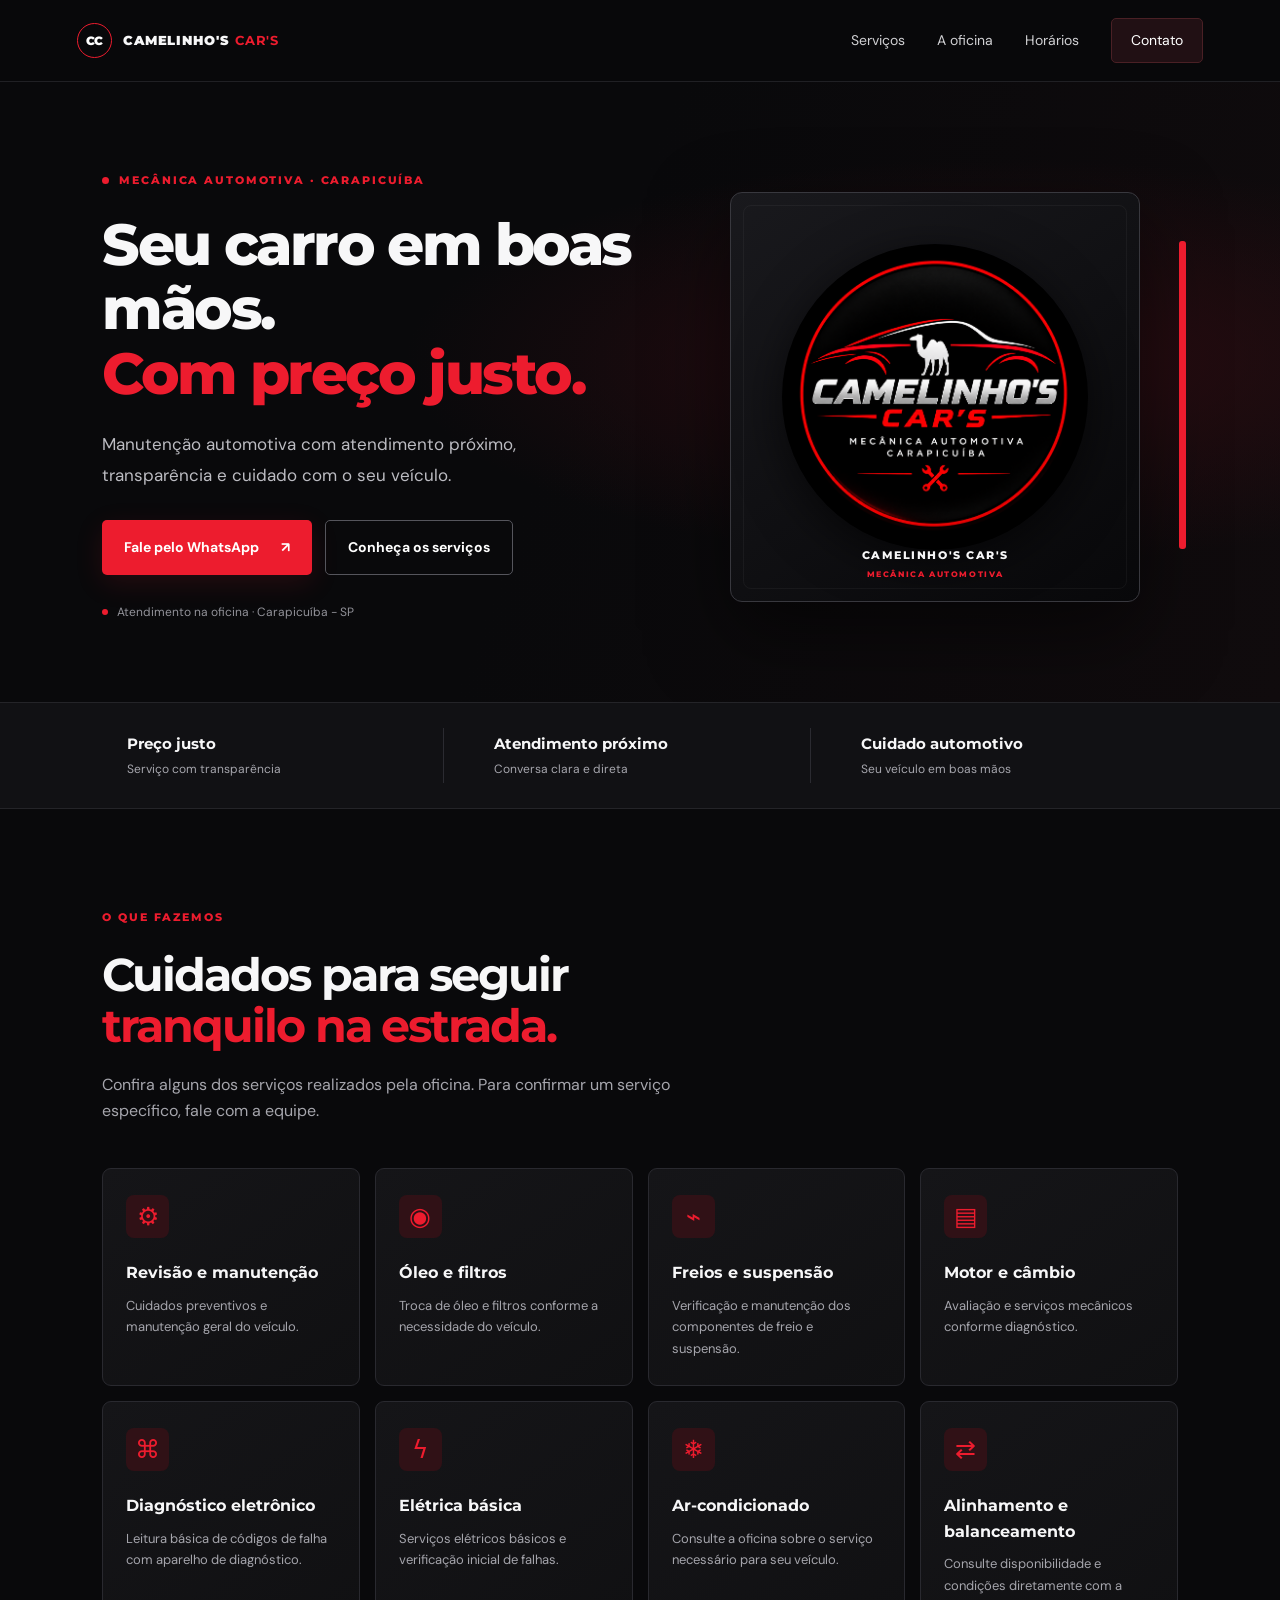
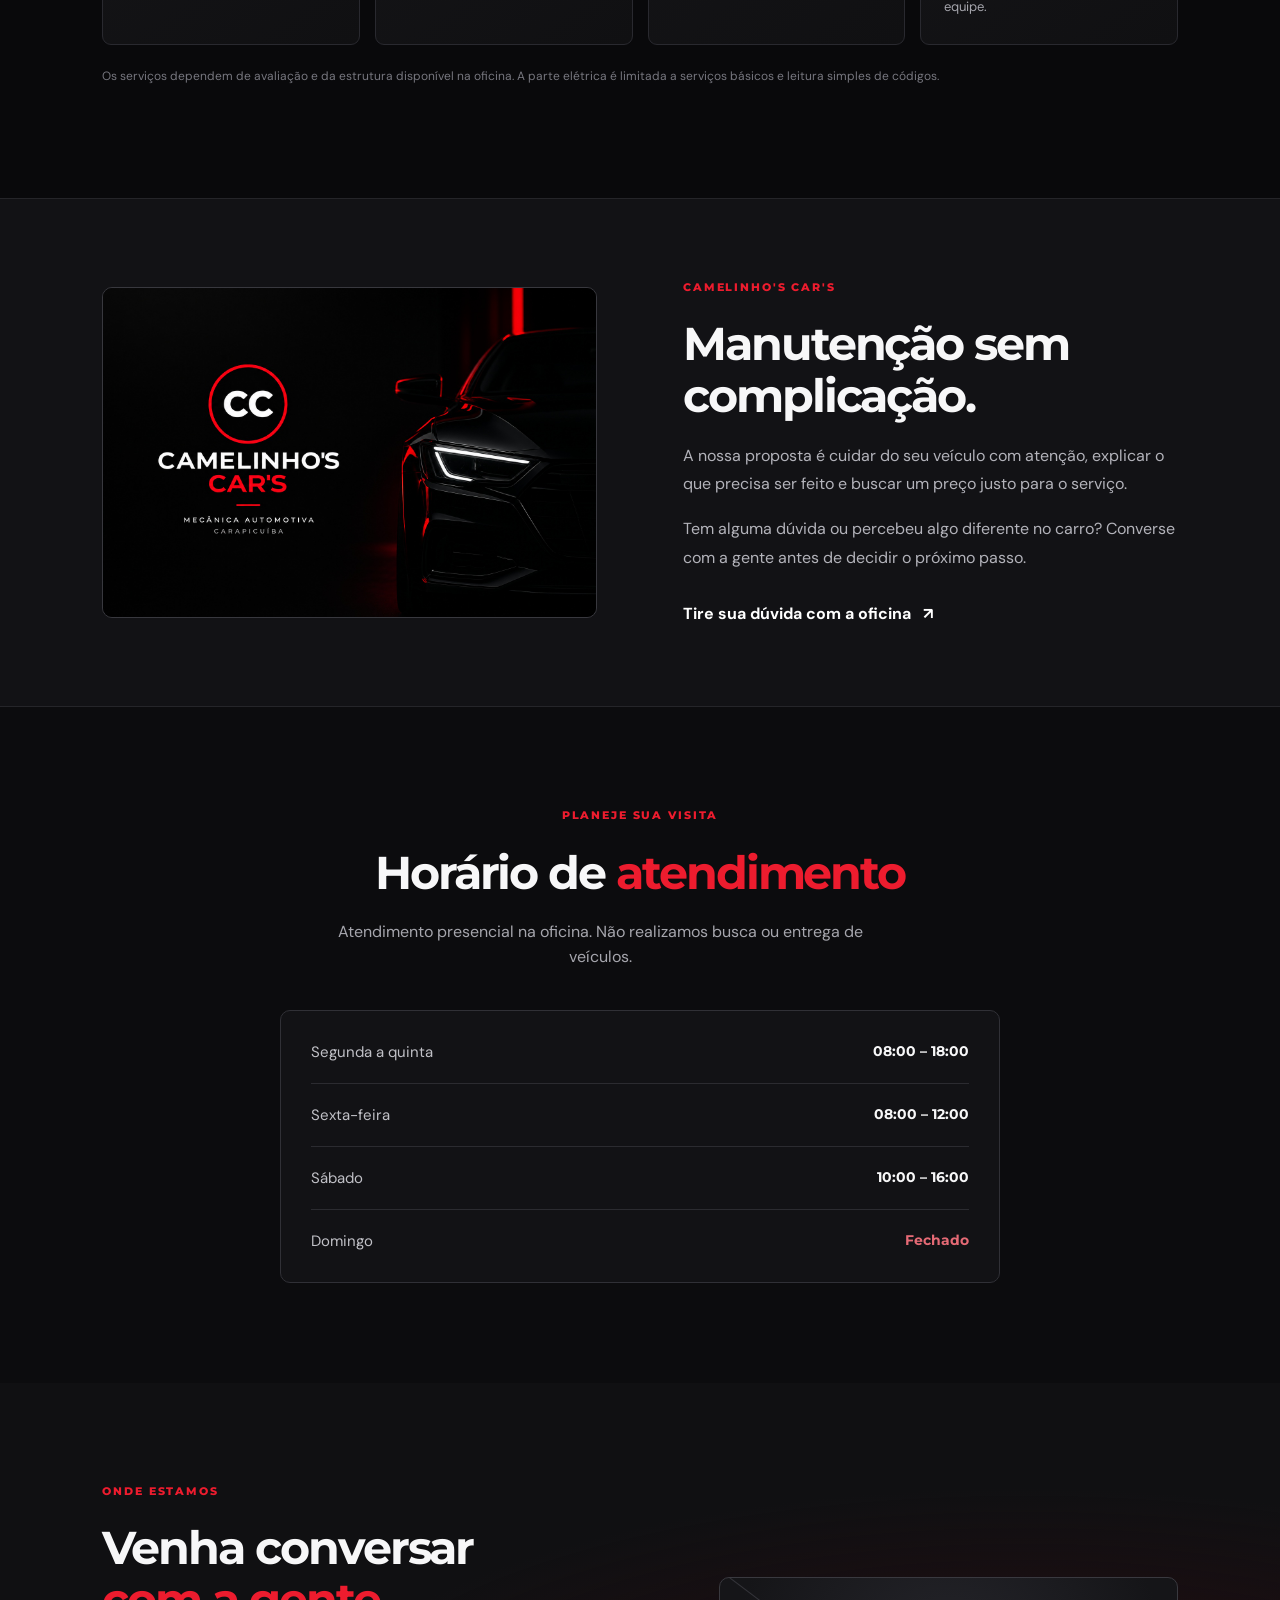
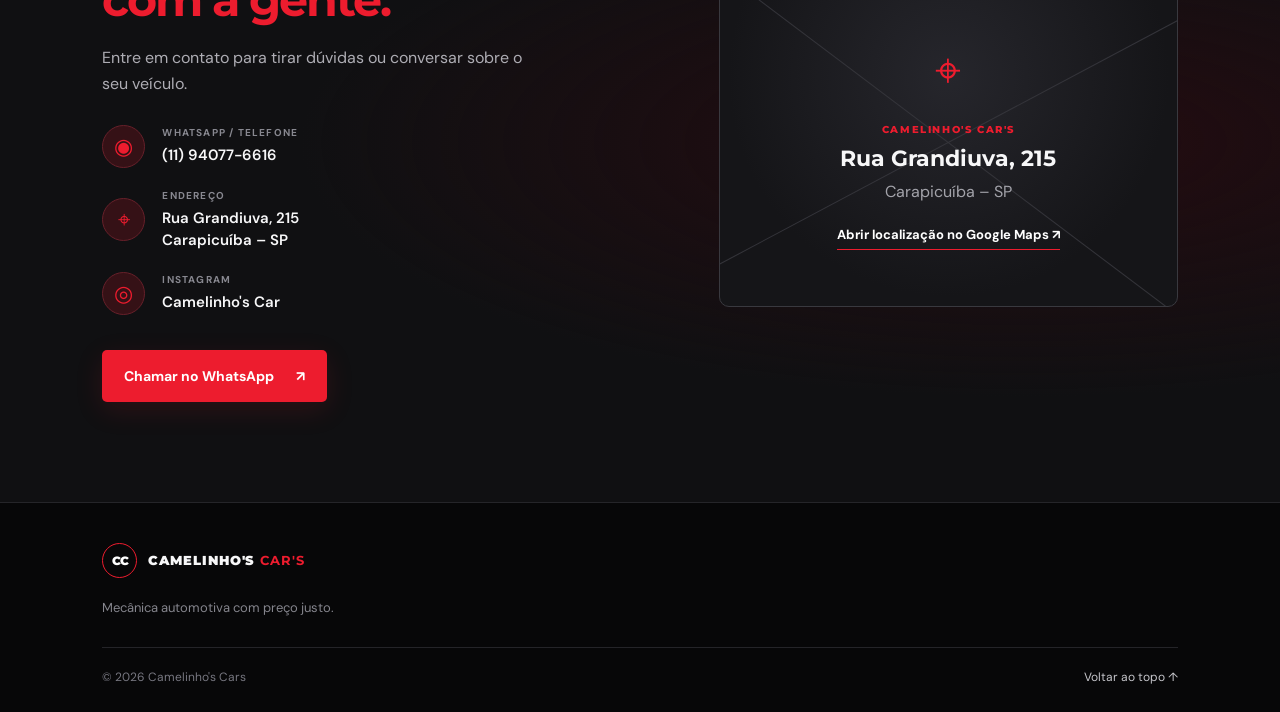
==== commit c2e206e9: "Add files via upload" ====
--- a/index.html
+++ b/index.html
@@ -67,7 +67,7 @@
 
 <section class="about-section" id="sobre">
   <div class="about-art">
-    <img src="identidade-visual.png" alt="Arte da identidade visual Camelinho's Cars">
+    <img src="banner-oficina-certo.jpg" alt="Arte da identidade visual Camelinho's Cars">
   </div>
   <div class="about-copy">
     <p class="eyebrow">CAMELINHO'S CAR'S</p>
